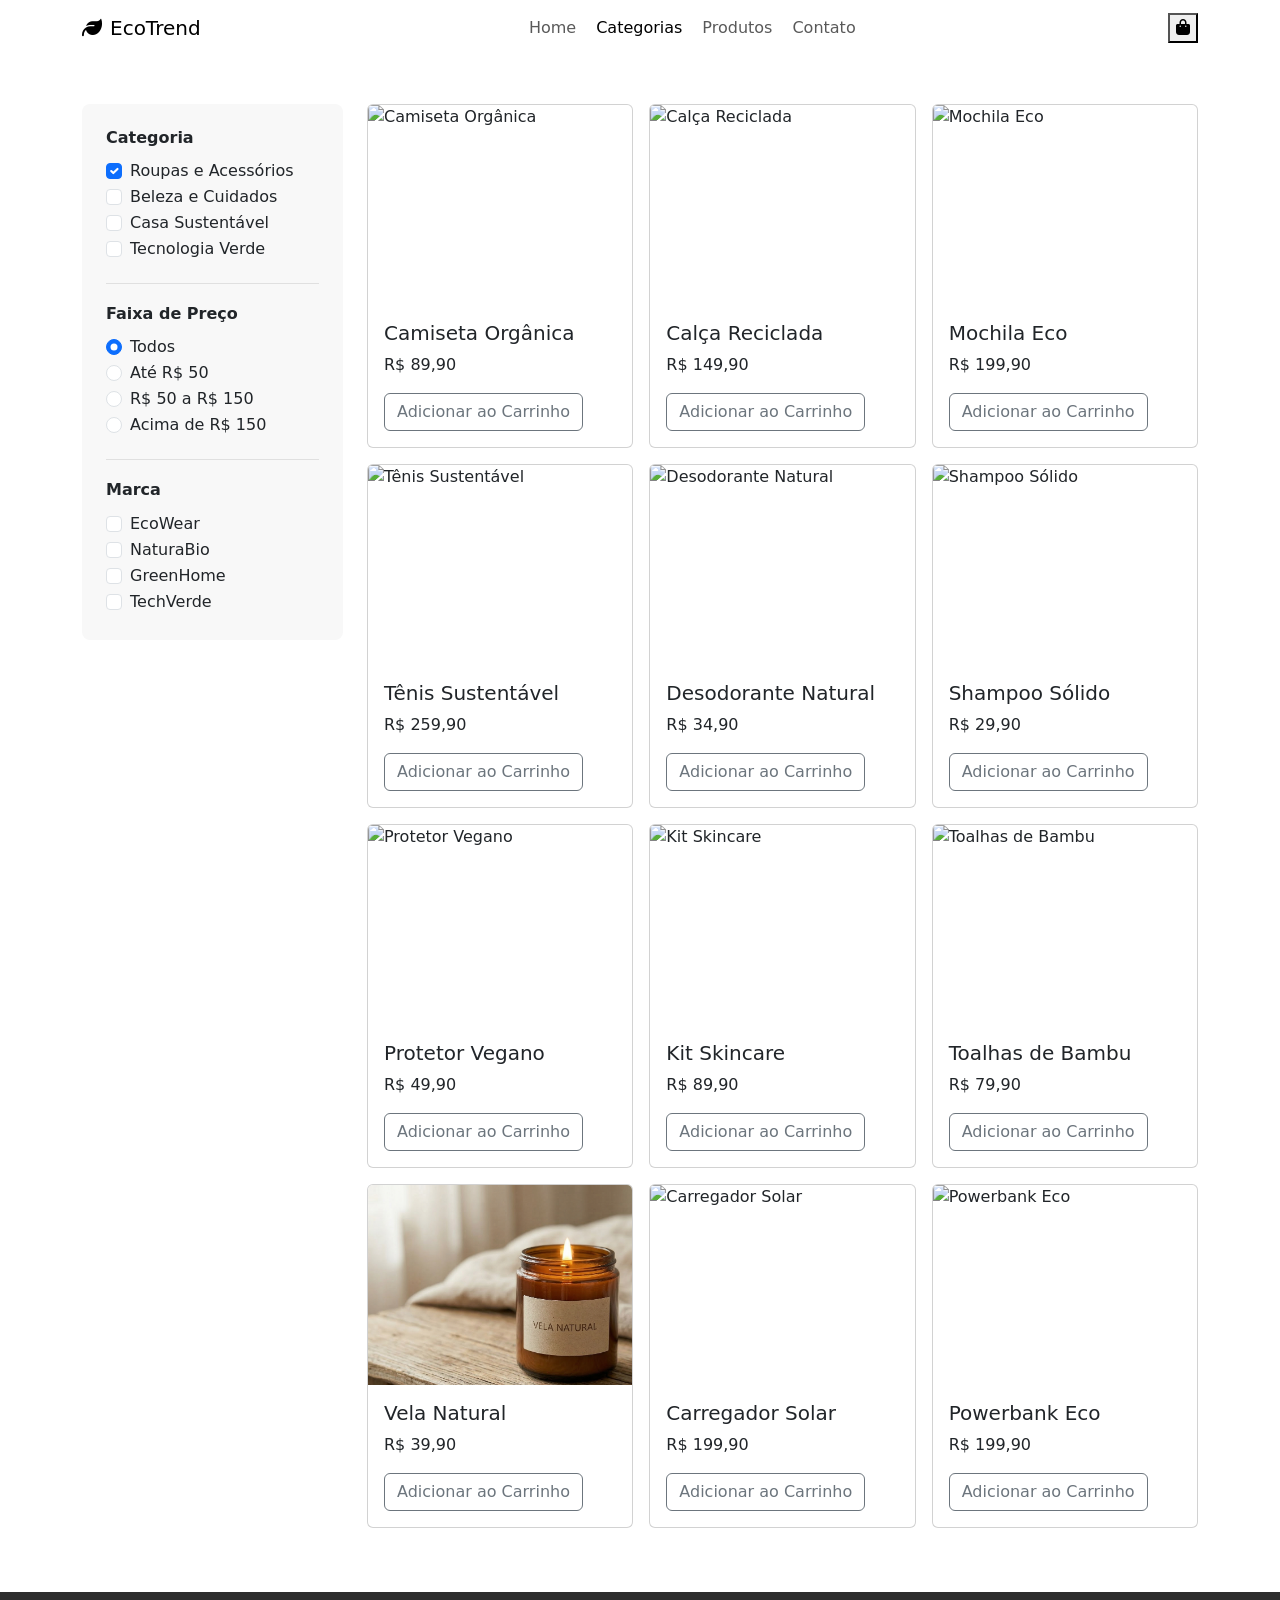
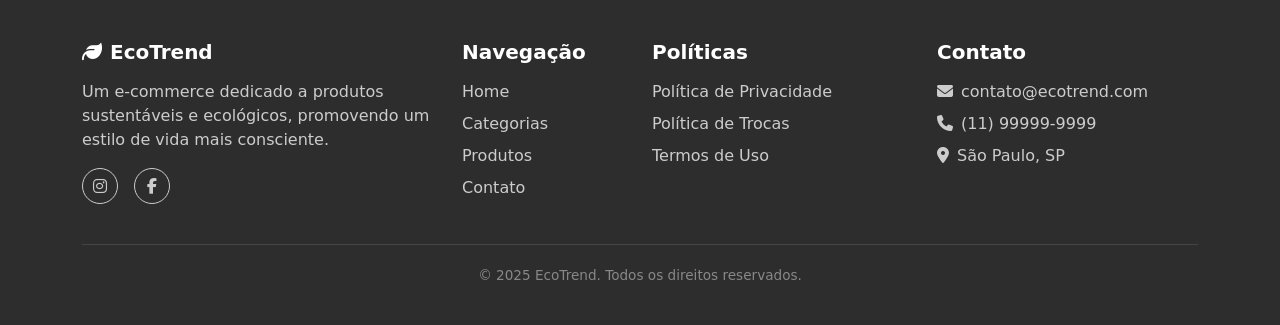
==== categorias.html @ cbaf2d9b "feat(categorias): cria página de categorias com grid de produtos e filtros laterais" ====
<!DOCTYPE html>
<html lang="pt-br">
<head>
    <meta charset="UTF-8">
    <meta name="viewport" content="width=device-width, initial-scale=1">
    <title>EcoTrend - Categorias</title>

    <link href="https://cdn.jsdelivr.net/npm/bootstrap@5.3.0/dist/css/bootstrap.min.css" rel="stylesheet">
    <link rel="stylesheet" href="https://cdnjs.cloudflare.com/ajax/libs/font-awesome/6.4.0/css/all.min.css">
    <link href="https://fonts.googleapis.com/css2?family=Playfair+Display:wght@600;700&family=DM+Sans:wght@300;400;500&display=swap" rel="stylesheet">
    <link rel="stylesheet" href="./src/css/global.css">
    <link rel="stylesheet" href="./src/css/categorias.css">
</head>
<body>

    <!-- NAVBAR -->
    <nav class="navbar navbar-expand-lg sticky-top" id="barraNavegacao">
        <div class="container">
            <a class="navbar-brand" href="home.html">
                <div class="icone-folha">
                    <i class="fa-solid fa-leaf"></i>
                </div>
                EcoTrend
            </a>
            <div class="collapse navbar-collapse" id="menuNavegacaoDesktop">
                <ul class="navbar-nav mx-auto gap-1">
                    <li class="nav-item"><a class="nav-link" href="home.html">Home</a></li>
                    <li class="nav-item"><a class="nav-link active" href="categorias.html">Categorias</a></li>
                    <li class="nav-item"><a class="nav-link" href="produto.html">Produtos</a></li>
                    <li class="nav-item"><a class="nav-link" href="contato.html">Contato</a></li>
                </ul>
            </div>
            <div class="icones-navbar">
                <div class="carrinho-container">
                    <button class="botao-icone" title="Carrinho">
                        <i class="fa-solid fa-bag-shopping"></i>
                    </button>
                </div>
                <button
                    class="navbar-toggler d-lg-none"
                    type="button"
                    data-bs-toggle="offcanvas"
                    data-bs-target="#menuOffcanvas"
                    aria-controls="menuOffcanvas"
                    aria-label="Abrir menu">
                    <i class="fa-solid fa-bars"></i>
                </button>
            </div>
        </div>
    </nav>

    <div class="offcanvas offcanvas-start" tabindex="-1" id="menuOffcanvas" aria-labelledby="menuOffcanvasLabel">
        <div class="offcanvas-header">
            <h5 class="offcanvas-title" id="menuOffcanvasLabel">
                <i class="fa-solid fa-leaf me-2"></i>EcoTrend
            </h5>
            <button type="button" class="btn-close" data-bs-dismiss="offcanvas" aria-label="Fechar menu"></button>
        </div>
        <div class="offcanvas-body">
            <ul class="navbar-nav gap-2">
                <li class="nav-item"><a class="nav-link" href="home.html">Home</a></li>
                <li class="nav-item"><a class="nav-link active" href="categorias.html">Categorias</a></li>
                <li class="nav-item"><a class="nav-link" href="produto.html">Produtos</a></li>
                <li class="nav-item"><a class="nav-link" href="contato.html">Contato</a></li>
            </ul>
        </div>
    </div>

    <main>
        <div class="container my-5">
            <div class="row g-4">

                <!-- FILTROS LATERAIS -->
                <div class="col-12 col-lg-3">
                    <div class="filtros">

                        <!-- Filtro: Categoria -->
                        <div class="filtro-grupo">
                            <h6>Categoria</h6>
                            <div class="form-check">
                                <input class="form-check-input" type="checkbox" id="roupas" checked>
                                <label class="form-check-label" for="roupas">Roupas e Acessórios</label>
                            </div>
                            <div class="form-check">
                                <input class="form-check-input" type="checkbox" id="beleza">
                                <label class="form-check-label" for="beleza">Beleza e Cuidados</label>
                            </div>
                            <div class="form-check">
                                <input class="form-check-input" type="checkbox" id="casa">
                                <label class="form-check-label" for="casa">Casa Sustentável</label>
                            </div>
                            <div class="form-check">
                                <input class="form-check-input" type="checkbox" id="tecnologia">
                                <label class="form-check-label" for="tecnologia">Tecnologia Verde</label>
                            </div>
                        </div>

                        <!-- Filtro: Preço -->
                        <div class="filtro-grupo">
                            <h6>Faixa de Preço</h6>
                            <div class="form-check">
                                <input class="form-check-input" type="radio" name="preco" id="preco1" checked>
                                <label class="form-check-label" for="preco1">Todos</label>
                            </div>
                            <div class="form-check">
                                <input class="form-check-input" type="radio" name="preco" id="preco2">
                                <label class="form-check-label" for="preco2">Até R$ 50</label>
                            </div>
                            <div class="form-check">
                                <input class="form-check-input" type="radio" name="preco" id="preco3">
                                <label class="form-check-label" for="preco3">R$ 50 a R$ 150</label>
                            </div>
                            <div class="form-check">
                                <input class="form-check-input" type="radio" name="preco" id="preco4">
                                <label class="form-check-label" for="preco4">Acima de R$ 150</label>
                            </div>
                        </div>

                        <!-- Filtro: Marca -->
                        <div class="filtro-grupo">
                            <h6>Marca</h6>
                            <div class="form-check">
                                <input class="form-check-input" type="checkbox" id="marca1">
                                <label class="form-check-label" for="marca1">EcoWear</label>
                            </div>
                            <div class="form-check">
                                <input class="form-check-input" type="checkbox" id="marca2">
                                <label class="form-check-label" for="marca2">NaturaBio</label>
                            </div>
                            <div class="form-check">
                                <input class="form-check-input" type="checkbox" id="marca3">
                                <label class="form-check-label" for="marca3">GreenHome</label>
                            </div>
                            <div class="form-check">
                                <input class="form-check-input" type="checkbox" id="marca4">
                                <label class="form-check-label" for="marca4">TechVerde</label>
                            </div>
                        </div>

                    </div>
                </div>

                <!-- GRID DE PRODUTOS -->
                <!-- Os cards são os mesmos da home.html, foram reaproveitados aqui -->
                <div class="col-12 col-lg-9">
                    <div class="row g-3">

                        <div class="col-6 col-lg-4">
                            <div class="card h-100">
                                <img src="./src/images/CamisetaOrganica.png" class="card-img-top" alt="Camiseta Orgânica">
                                <div class="card-body">
                                    <h5 class="card-title">Camiseta Orgânica</h5>
                                    <p class="card-text">R$ 89,90</p>
                                    <a href="produto.html" class="btn btn-outline-secondary">Adicionar ao Carrinho</a>
                                </div>
                            </div>
                        </div>

                        <div class="col-6 col-lg-4">
                            <div class="card h-100">
                                <img src="./src/images/CalcaReciclada.png" class="card-img-top" alt="Calça Reciclada">
                                <div class="card-body">
                                    <h5 class="card-title">Calça Reciclada</h5>
                                    <p class="card-text">R$ 149,90</p>
                                    <a href="produto.html" class="btn btn-outline-secondary">Adicionar ao Carrinho</a>
                                </div>
                            </div>
                        </div>

                        <div class="col-6 col-lg-4">
                            <div class="card h-100">
                                <img src="./src/images/MochilaEco.png" class="card-img-top" alt="Mochila Eco">
                                <div class="card-body">
                                    <h5 class="card-title">Mochila Eco</h5>
                                    <p class="card-text">R$ 199,90</p>
                                    <a href="produto.html" class="btn btn-outline-secondary">Adicionar ao Carrinho</a>
                                </div>
                            </div>
                        </div>

                        <div class="col-6 col-lg-4">
                            <div class="card h-100">
                                <img src="./src/images/TenisSustentavel.png" class="card-img-top" alt="Tênis Sustentável">
                                <div class="card-body">
                                    <h5 class="card-title">Tênis Sustentável</h5>
                                    <p class="card-text">R$ 259,90</p>
                                    <a href="produto.html" class="btn btn-outline-secondary">Adicionar ao Carrinho</a>
                                </div>
                            </div>
                        </div>

                        <div class="col-6 col-lg-4">
                            <div class="card h-100">
                                <img src="./src/images/DesodoranteNatural.png" class="card-img-top" alt="Desodorante Natural">
                                <div class="card-body">
                                    <h5 class="card-title">Desodorante Natural</h5>
                                    <p class="card-text">R$ 34,90</p>
                                    <a href="produto.html" class="btn btn-outline-secondary">Adicionar ao Carrinho</a>
                                </div>
                            </div>
                        </div>

                        <div class="col-6 col-lg-4">
                            <div class="card h-100">
                                <img src="./src/images/ShampooSolido.png" class="card-img-top" alt="Shampoo Sólido">
                                <div class="card-body">
                                    <h5 class="card-title">Shampoo Sólido</h5>
                                    <p class="card-text">R$ 29,90</p>
                                    <a href="produto.html" class="btn btn-outline-secondary">Adicionar ao Carrinho</a>
                                </div>
                            </div>
                        </div>

                        <div class="col-6 col-lg-4">
                            <div class="card h-100">
                                <img src="./src/images/ProtetorVegano.png" class="card-img-top" alt="Protetor Vegano">
                                <div class="card-body">
                                    <h5 class="card-title">Protetor Vegano</h5>
                                    <p class="card-text">R$ 49,90</p>
                                    <a href="produto.html" class="btn btn-outline-secondary">Adicionar ao Carrinho</a>
                                </div>
                            </div>
                        </div>

                        <div class="col-6 col-lg-4">
                            <div class="card h-100">
                                <img src="./src/images/KitSkincare.png" class="card-img-top" alt="Kit Skincare">
                                <div class="card-body">
                                    <h5 class="card-title">Kit Skincare</h5>
                                    <p class="card-text">R$ 89,90</p>
                                    <a href="produto.html" class="btn btn-outline-secondary">Adicionar ao Carrinho</a>
                                </div>
                            </div>
                        </div>

                        <div class="col-6 col-lg-4">
                            <div class="card h-100">
                                <img src="./src/images/ToalhasBambu.png" class="card-img-top" alt="Toalhas de Bambu">
                                <div class="card-body">
                                    <h5 class="card-title">Toalhas de Bambu</h5>
                                    <p class="card-text">R$ 79,90</p>
                                    <a href="produto.html" class="btn btn-outline-secondary">Adicionar ao Carrinho</a>
                                </div>
                            </div>
                        </div>

                        <div class="col-6 col-lg-4">
                            <div class="card h-100">
                                <img src="./src/images/VelaNatural.png" class="card-img-top" alt="Vela Natural">
                                <div class="card-body">
                                    <h5 class="card-title">Vela Natural</h5>
                                    <p class="card-text">R$ 39,90</p>
                                    <a href="produto.html" class="btn btn-outline-secondary">Adicionar ao Carrinho</a>
                                </div>
                            </div>
                        </div>

                        <div class="col-6 col-lg-4">
                            <div class="card h-100">
                                <img src="./src/images/CarregadorSolar.png" class="card-img-top" alt="Carregador Solar">
                                <div class="card-body">
                                    <h5 class="card-title">Carregador Solar</h5>
                                    <p class="card-text">R$ 199,90</p>
                                    <a href="produto.html" class="btn btn-outline-secondary">Adicionar ao Carrinho</a>
                                </div>
                            </div>
                        </div>

                        <div class="col-6 col-lg-4">
                            <div class="card h-100">
                                <img src="./src/images/PowerbankEco.png" class="card-img-top" alt="Powerbank Eco">
                                <div class="card-body">
                                    <h5 class="card-title">Powerbank Eco</h5>
                                    <p class="card-text">R$ 199,90</p>
                                    <a href="produto.html" class="btn btn-outline-secondary">Adicionar ao Carrinho</a>
                                </div>
                            </div>
                        </div>

                    </div>
                </div>

            </div>
        </div>
    </main>

    <!-- FOOTER -->
    <footer>
        <div class="container">
            <div class="row g-4">
                <div class="col-12 col-md-4">
                    <h5><i class="fa-solid fa-leaf me-2"></i>EcoTrend</h5>
                    <p>Um e-commerce dedicado a produtos sustentáveis e ecológicos, promovendo um estilo de vida mais consciente.</p>
                    <div class="footer-icones-sociais">
                        <a href="#" aria-label="Instagram"><i class="fa-brands fa-instagram"></i></a>
                        <a href="#" aria-label="Facebook"><i class="fa-brands fa-facebook-f"></i></a>
                    </div>
                </div>
                <div class="col-6 col-md-2">
                    <h5>Navegação</h5>
                    <a href="home.html">Home</a>
                    <a href="categorias.html">Categorias</a>
                    <a href="produto.html">Produtos</a>
                    <a href="contato.html">Contato</a>
                </div>
                <div class="col-6 col-md-3">
                    <h5>Políticas</h5>
                    <a href="#">Política de Privacidade</a>
                    <a href="#">Política de Trocas</a>
                    <a href="#">Termos de Uso</a>
                </div>
                <div class="col-12 col-md-3">
                    <h5>Contato</h5>
                    <a href="mailto:contato@ecotrend.com"><i class="fa-solid fa-envelope me-2"></i>contato@ecotrend.com</a>
                    <a href="tel:+5511999999999"><i class="fa-solid fa-phone me-2"></i>(11) 99999-9999</a>
                    <a href="#"><i class="fa-solid fa-location-dot me-2"></i>São Paulo, SP</a>
                </div>
            </div>
            <div class="footer-linha-final">
                <p>© 2025 EcoTrend. Todos os direitos reservados.</p>
            </div>
        </div>
    </footer>

    <script src="https://cdn.jsdelivr.net/npm/bootstrap@5.3.0/dist/js/bootstrap.bundle.min.js"></script>
</body>
</html>
---- src/css/global.css ----
.navbar-brand {
    display: flex;
    align-items: center;
    gap: 8px;
}

#barraNavegacao .container {
    flex-wrap: nowrap;
}

.icones-navbar {
    display: flex;
    align-items: center;
    gap: 8px;
    margin-left: auto;
}

#barraNavegacao .navbar-toggler {
    margin-left: 0;
    border: none;
}

#menuOffcanvas {
    width: 70vw;
}

.card-img-top {
    height: 200px;
    object-fit: cover;
}

footer {
    background-color: #2d2d2d;
    color: #ccc;
    padding: 48px 0 24px;
    margin-top: 64px;
}

footer h5 {
    color: #fff;
    font-weight: 600;
    margin-bottom: 16px;
}

footer a {
    color: #ccc;
    text-decoration: none;
    display: block;
    margin-bottom: 8px;
    transition: color 0.2s;
}

footer a:hover {
    color: #fff;
}

.footer-icones-sociais {
    display: flex;
    gap: 16px;
    margin-top: 8px;
}

.footer-icones-sociais a {
    display: flex;
    align-items: center;
    justify-content: center;
    width: 36px;
    height: 36px;
    border-radius: 50%;
    border: 1px solid #ccc;
    transition: border-color 0.2s, color 0.2s;
}

.footer-icones-sociais a:hover {
    border-color: #fff;
    color: #fff;
}

.footer-linha-final {
    border-top: 1px solid #444;
    margin-top: 32px;
    padding-top: 20px;
    text-align: center;
    font-size: 0.85rem;
    color: #888;
}
---- src/css/categorias.css ----
/* Bloco de filtros laterais */
.filtros {
    background-color: #f8f8f8;
    border-radius: 8px;
    padding: 24px;
}

/* Cada grupo de filtro (Categoria, Preço, Marca) */
.filtro-grupo {
    padding-bottom: 20px;
    margin-bottom: 20px;
    border-bottom: 1px solid #e0e0e0;
}

/* Remove a borda do último grupo */
.filtro-grupo:last-child {
    border-bottom: none;
    margin-bottom: 0;
    padding-bottom: 0;
}

.filtro-grupo h6 {
    font-weight: 600;
    margin-bottom: 12px;
}
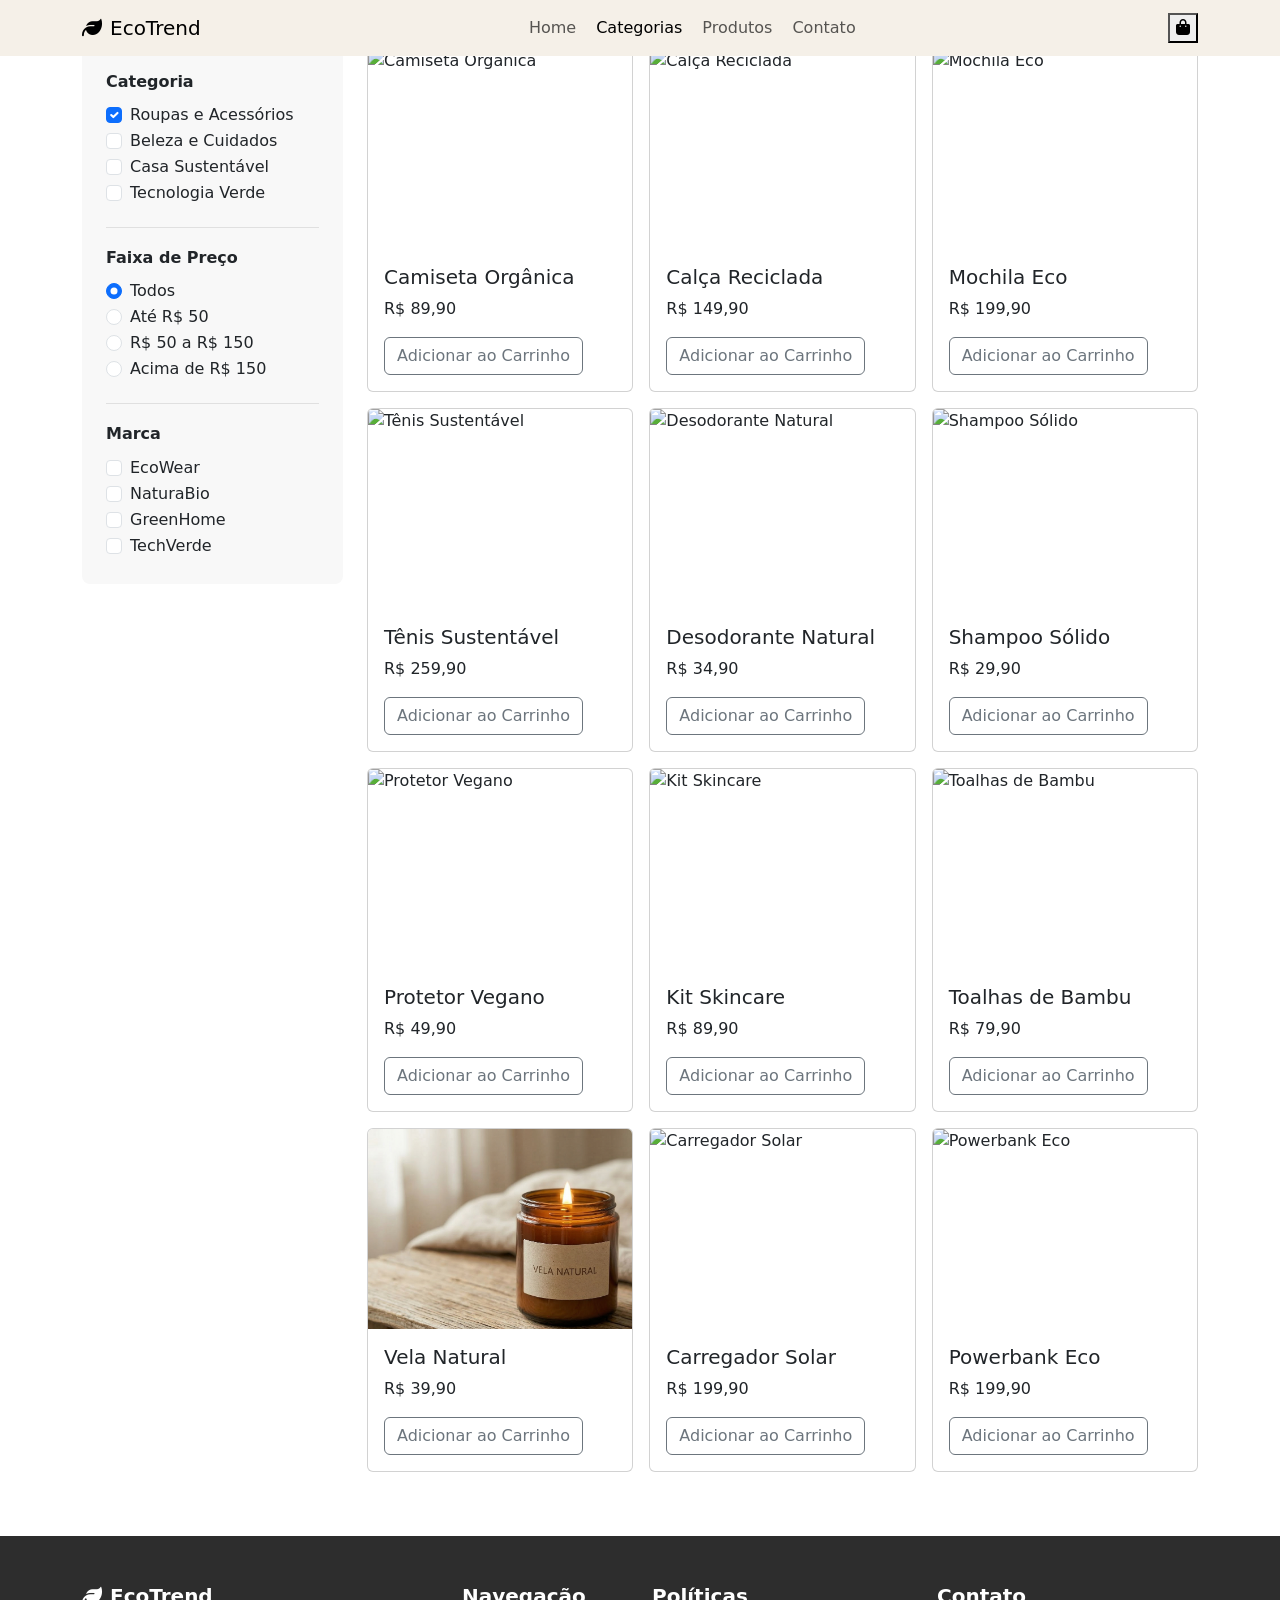
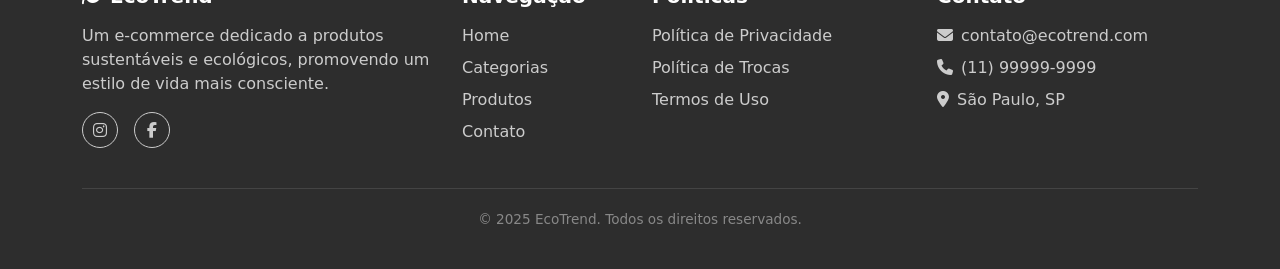
==== commit 995ed293: "fix(navbar): aplica fixed-top, fundo palha e padding no body em todas as páginas" ====
--- a/categorias.html
+++ b/categorias.html
@@ -14,7 +14,7 @@
 <body>
 
     <!-- NAVBAR -->
-    <nav class="navbar navbar-expand-lg sticky-top" id="barraNavegacao">
+    <nav class="navbar navbar-expand-lg fixed-top" id="barraNavegacao">
         <div class="container">
             <a class="navbar-brand" href="home.html">
                 <div class="icone-folha">
--- a/src/css/global.css
+++ b/src/css/global.css
@@ -22,6 +22,11 @@
 
 #menuOffcanvas {
     width: 70vw;
+}
+
+/* fundo branco na barra de navegação */
+#barraNavegacao {
+    background-color: #f5f0e8;
 }
 
 .card-img-top {
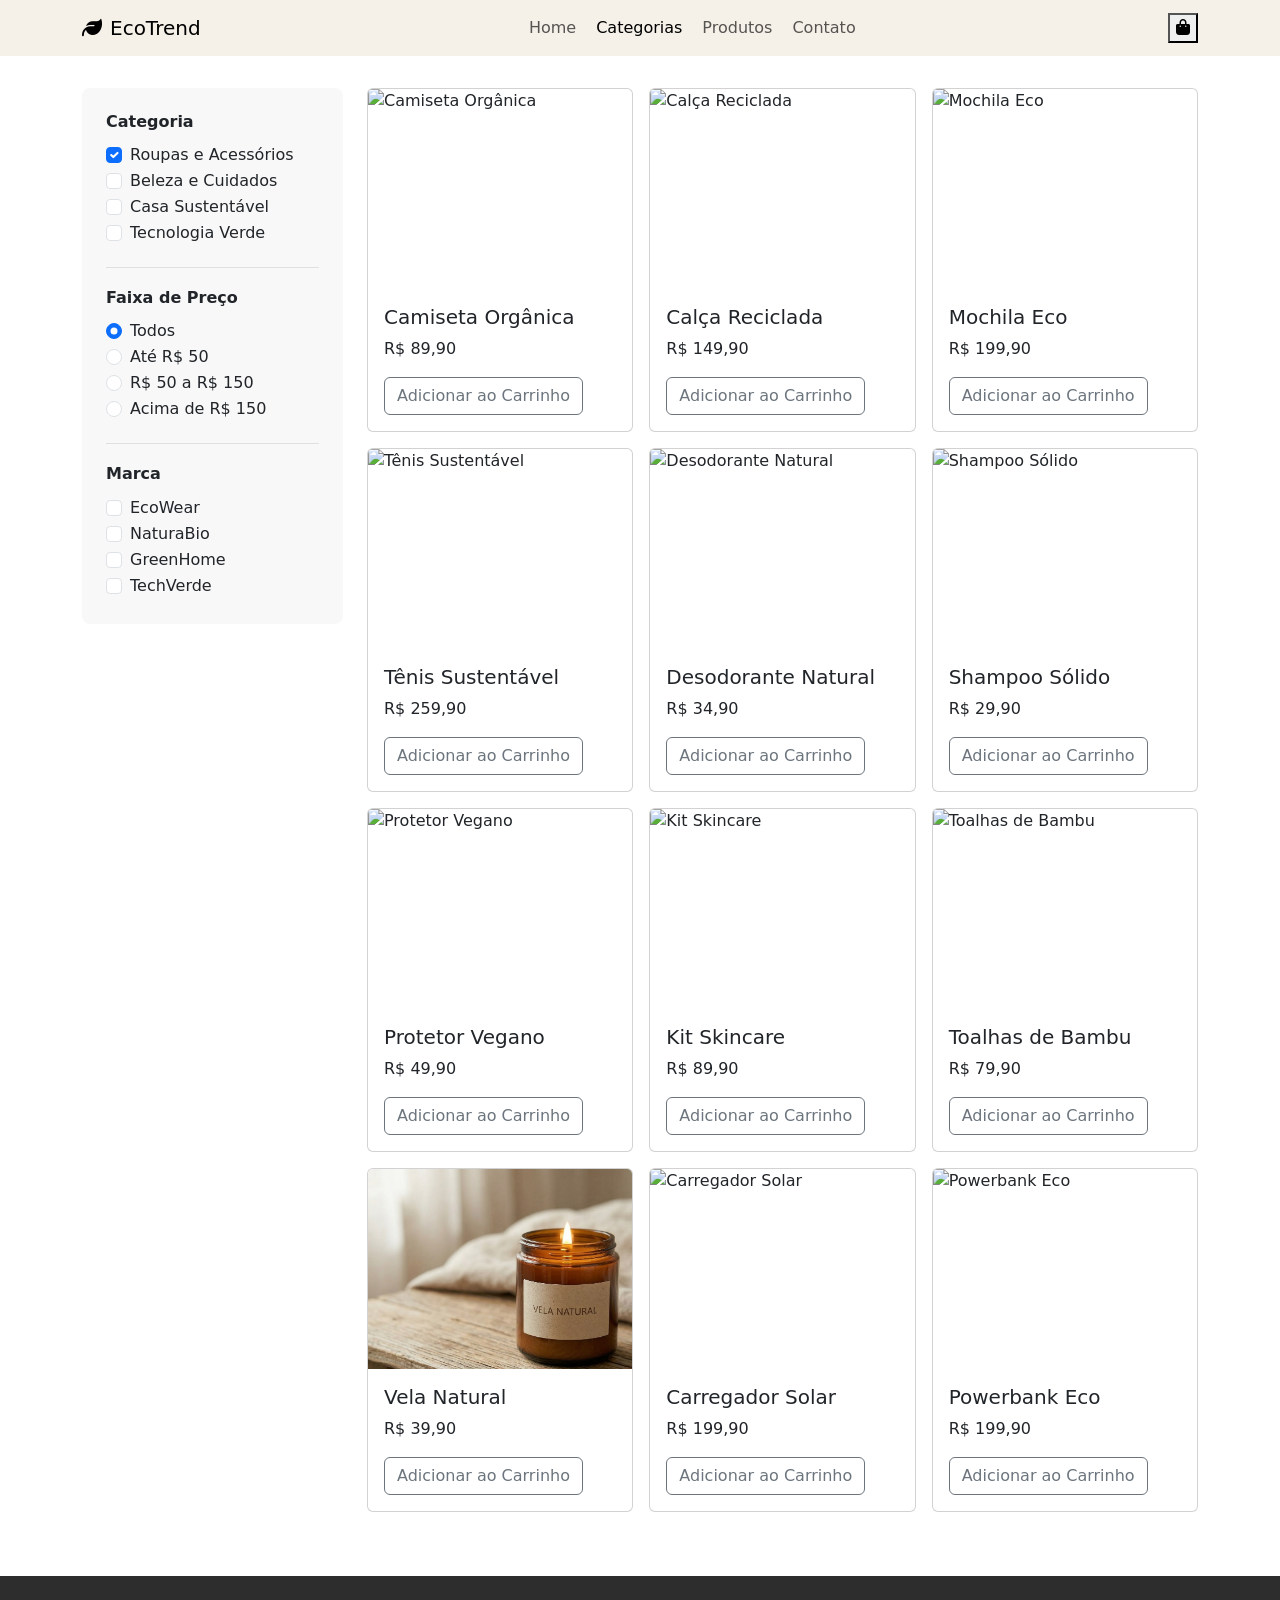
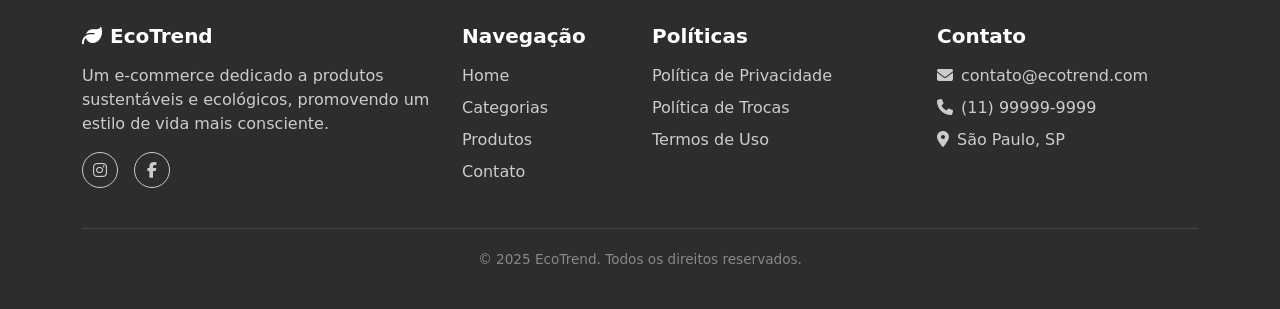
==== commit 73e21a95: "fix: corrige caminho dos links com index.html" ====
--- a/categorias.html
+++ b/categorias.html
@@ -16,7 +16,7 @@
     <!-- NAVBAR -->
     <nav class="navbar navbar-expand-lg fixed-top" id="barraNavegacao">
         <div class="container">
-            <a class="navbar-brand" href="home.html">
+            <a class="navbar-brand" href="index.html">
                 <div class="icone-folha">
                     <i class="fa-solid fa-leaf"></i>
                 </div>
@@ -24,7 +24,7 @@
             </a>
             <div class="collapse navbar-collapse" id="menuNavegacaoDesktop">
                 <ul class="navbar-nav mx-auto gap-1">
-                    <li class="nav-item"><a class="nav-link" href="home.html">Home</a></li>
+                    <li class="nav-item"><a class="nav-link" href="index.html">Home</a></li>
                     <li class="nav-item"><a class="nav-link active" href="categorias.html">Categorias</a></li>
                     <li class="nav-item"><a class="nav-link" href="produto.html">Produtos</a></li>
                     <li class="nav-item"><a class="nav-link" href="contato.html">Contato</a></li>
@@ -58,7 +58,7 @@
         </div>
         <div class="offcanvas-body">
             <ul class="navbar-nav gap-2">
-                <li class="nav-item"><a class="nav-link" href="home.html">Home</a></li>
+                <li class="nav-item"><a class="nav-link" href="index.html">Home</a></li>
                 <li class="nav-item"><a class="nav-link active" href="categorias.html">Categorias</a></li>
                 <li class="nav-item"><a class="nav-link" href="produto.html">Produtos</a></li>
                 <li class="nav-item"><a class="nav-link" href="contato.html">Contato</a></li>
@@ -298,7 +298,7 @@
                 </div>
                 <div class="col-6 col-md-2">
                     <h5>Navegação</h5>
-                    <a href="home.html">Home</a>
+                    <a href="index.html">Home</a>
                     <a href="categorias.html">Categorias</a>
                     <a href="produto.html">Produtos</a>
                     <a href="contato.html">Contato</a>
--- a/src/css/global.css
+++ b/src/css/global.css
@@ -88,4 +88,5 @@
     text-align: center;
     font-size: 0.85rem;
     color: #888;
-}+}
+
--- a/src/css/categorias.css
+++ b/src/css/categorias.css
@@ -22,4 +22,8 @@
 .filtro-grupo h6 {
     font-weight: 600;
     margin-bottom: 12px;
+}
+
+body {
+    padding-top: 40px;
 }
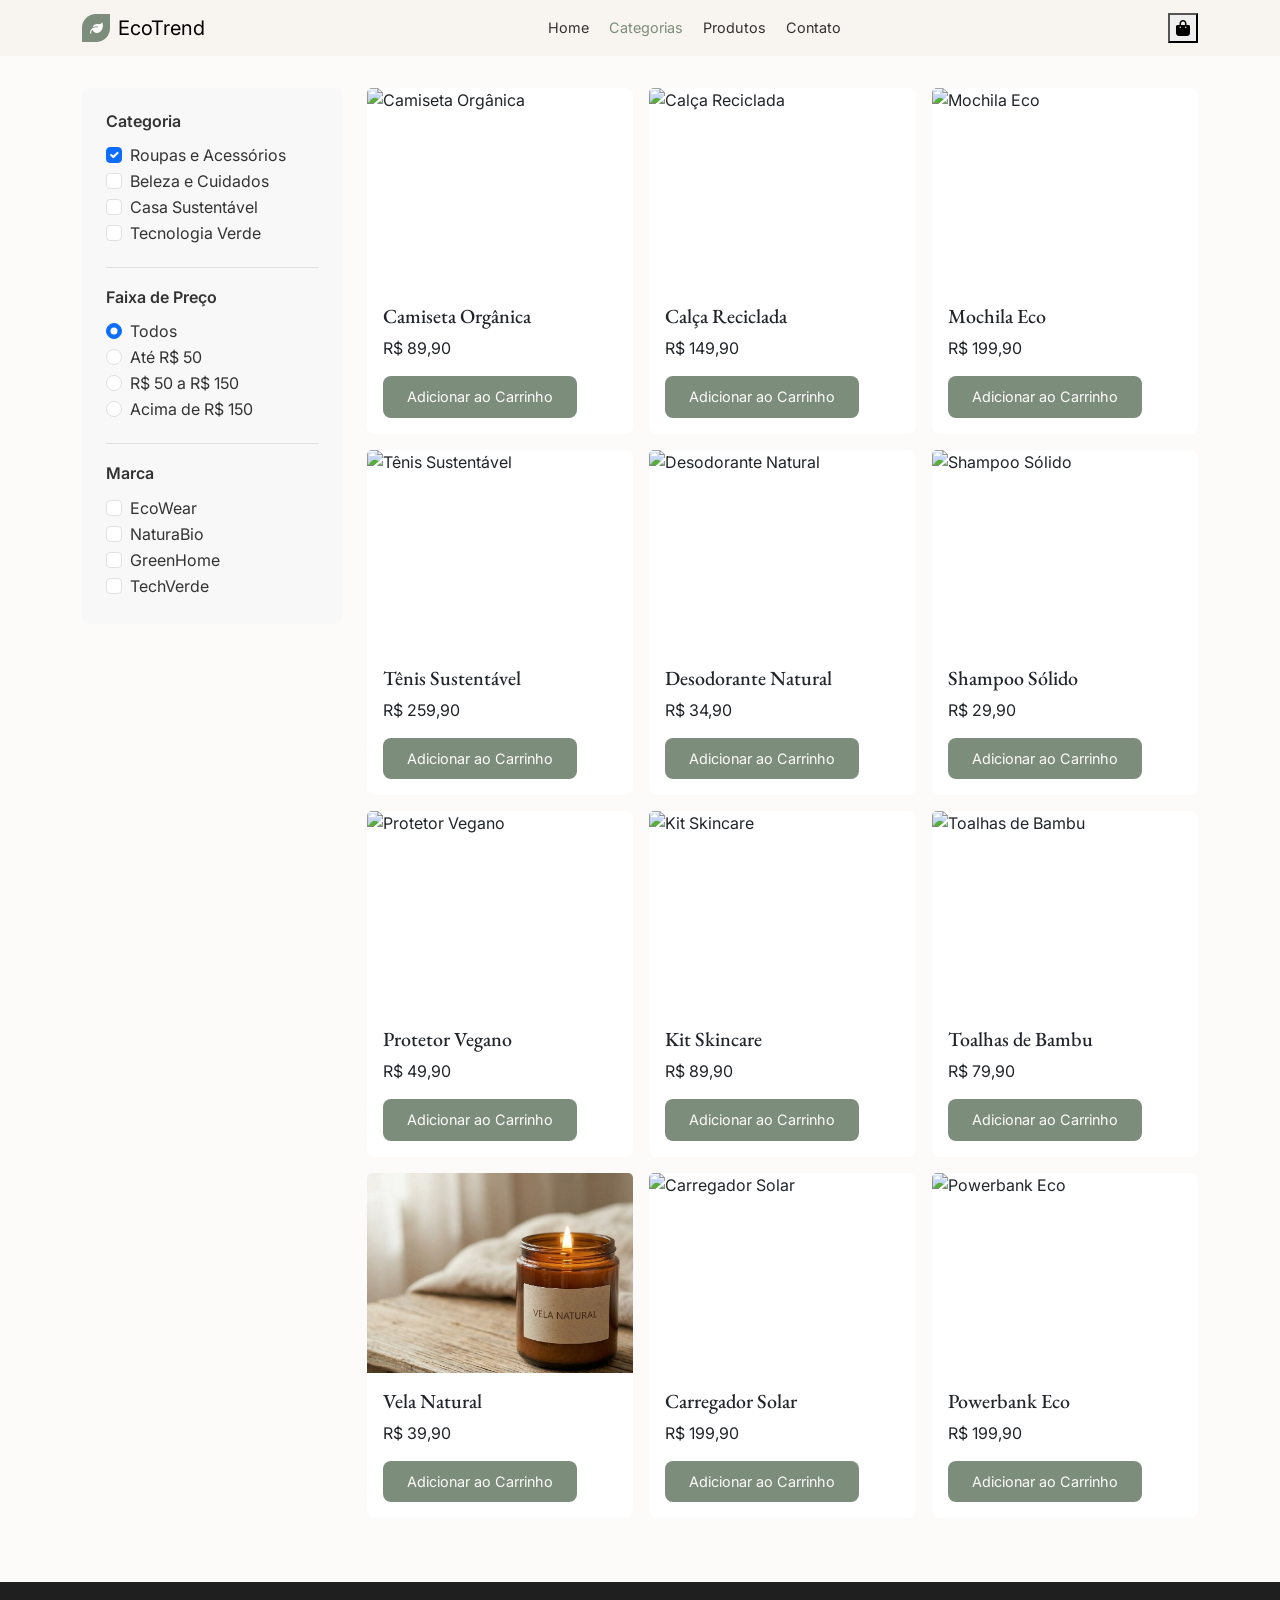
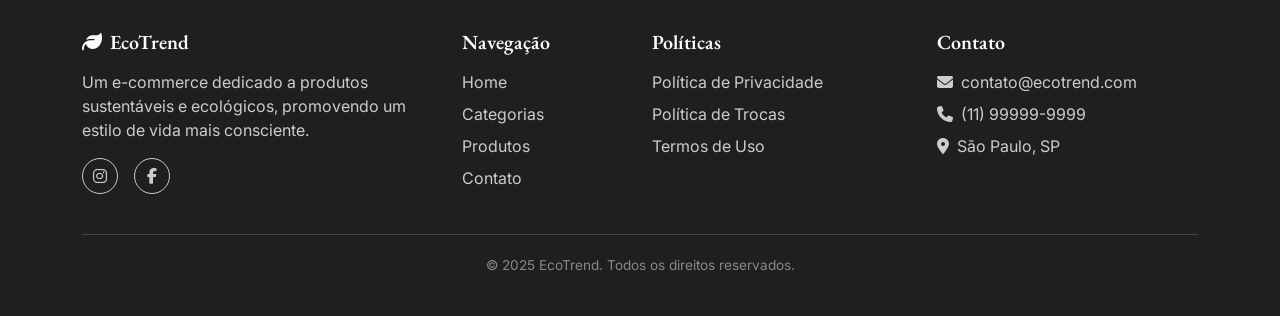
==== commit 5ce18601: "Feito arquivo global.css para todo o projeto;" ====
--- a/categorias.html
+++ b/categorias.html
@@ -7,7 +7,7 @@
 
     <link href="https://cdn.jsdelivr.net/npm/bootstrap@5.3.0/dist/css/bootstrap.min.css" rel="stylesheet">
     <link rel="stylesheet" href="https://cdnjs.cloudflare.com/ajax/libs/font-awesome/6.4.0/css/all.min.css">
-    <link href="https://fonts.googleapis.com/css2?family=Playfair+Display:wght@600;700&family=DM+Sans:wght@300;400;500&display=swap" rel="stylesheet">
+    <link href="https://fonts.googleapis.com/css2?family=EB+Garamond:wght@400&family=Inter:wght@400;600&display=swap" rel="stylesheet">
     <link rel="stylesheet" href="./src/css/global.css">
     <link rel="stylesheet" href="./src/css/categorias.css">
 </head>
@@ -16,7 +16,7 @@
     <!-- NAVBAR -->
     <nav class="navbar navbar-expand-lg fixed-top" id="barraNavegacao">
         <div class="container">
-            <a class="navbar-brand" href="index.html">
+            <a class="navbar-brand" href="home.html">
                 <div class="icone-folha">
                     <i class="fa-solid fa-leaf"></i>
                 </div>
@@ -24,7 +24,7 @@
             </a>
             <div class="collapse navbar-collapse" id="menuNavegacaoDesktop">
                 <ul class="navbar-nav mx-auto gap-1">
-                    <li class="nav-item"><a class="nav-link" href="index.html">Home</a></li>
+                    <li class="nav-item"><a class="nav-link" href="home.html">Home</a></li>
                     <li class="nav-item"><a class="nav-link active" href="categorias.html">Categorias</a></li>
                     <li class="nav-item"><a class="nav-link" href="produto.html">Produtos</a></li>
                     <li class="nav-item"><a class="nav-link" href="contato.html">Contato</a></li>
@@ -58,7 +58,7 @@
         </div>
         <div class="offcanvas-body">
             <ul class="navbar-nav gap-2">
-                <li class="nav-item"><a class="nav-link" href="index.html">Home</a></li>
+                <li class="nav-item"><a class="nav-link" href="home.html">Home</a></li>
                 <li class="nav-item"><a class="nav-link active" href="categorias.html">Categorias</a></li>
                 <li class="nav-item"><a class="nav-link" href="produto.html">Produtos</a></li>
                 <li class="nav-item"><a class="nav-link" href="contato.html">Contato</a></li>
@@ -151,7 +151,7 @@
                                 <div class="card-body">
                                     <h5 class="card-title">Camiseta Orgânica</h5>
                                     <p class="card-text">R$ 89,90</p>
-                                    <a href="produto.html" class="btn btn-outline-secondary">Adicionar ao Carrinho</a>
+                                    <a href="produto.html" class="btn btn btn-principal">Adicionar ao Carrinho</a>
                                 </div>
                             </div>
                         </div>
@@ -162,7 +162,7 @@
                                 <div class="card-body">
                                     <h5 class="card-title">Calça Reciclada</h5>
                                     <p class="card-text">R$ 149,90</p>
-                                    <a href="produto.html" class="btn btn-outline-secondary">Adicionar ao Carrinho</a>
+                                    <a href="produto.html" class="btn btn btn-principal">Adicionar ao Carrinho</a>
                                 </div>
                             </div>
                         </div>
@@ -173,7 +173,7 @@
                                 <div class="card-body">
                                     <h5 class="card-title">Mochila Eco</h5>
                                     <p class="card-text">R$ 199,90</p>
-                                    <a href="produto.html" class="btn btn-outline-secondary">Adicionar ao Carrinho</a>
+                                    <a href="produto.html" class="btn btn btn-principal">Adicionar ao Carrinho</a>
                                 </div>
                             </div>
                         </div>
@@ -184,7 +184,7 @@
                                 <div class="card-body">
                                     <h5 class="card-title">Tênis Sustentável</h5>
                                     <p class="card-text">R$ 259,90</p>
-                                    <a href="produto.html" class="btn btn-outline-secondary">Adicionar ao Carrinho</a>
+                                    <a href="produto.html" class="btn btn btn-principal">Adicionar ao Carrinho</a>
                                 </div>
                             </div>
                         </div>
@@ -195,7 +195,7 @@
                                 <div class="card-body">
                                     <h5 class="card-title">Desodorante Natural</h5>
                                     <p class="card-text">R$ 34,90</p>
-                                    <a href="produto.html" class="btn btn-outline-secondary">Adicionar ao Carrinho</a>
+                                    <a href="produto.html" class="btn btn btn-principal">Adicionar ao Carrinho</a>
                                 </div>
                             </div>
                         </div>
@@ -206,7 +206,7 @@
                                 <div class="card-body">
                                     <h5 class="card-title">Shampoo Sólido</h5>
                                     <p class="card-text">R$ 29,90</p>
-                                    <a href="produto.html" class="btn btn-outline-secondary">Adicionar ao Carrinho</a>
+                                    <a href="produto.html" class="btn btn btn-principal">Adicionar ao Carrinho</a>
                                 </div>
                             </div>
                         </div>
@@ -217,7 +217,7 @@
                                 <div class="card-body">
                                     <h5 class="card-title">Protetor Vegano</h5>
                                     <p class="card-text">R$ 49,90</p>
-                                    <a href="produto.html" class="btn btn-outline-secondary">Adicionar ao Carrinho</a>
+                                    <a href="produto.html" class="btn btn btn-principal">Adicionar ao Carrinho</a>
                                 </div>
                             </div>
                         </div>
@@ -228,7 +228,7 @@
                                 <div class="card-body">
                                     <h5 class="card-title">Kit Skincare</h5>
                                     <p class="card-text">R$ 89,90</p>
-                                    <a href="produto.html" class="btn btn-outline-secondary">Adicionar ao Carrinho</a>
+                                    <a href="produto.html" class="btn btn btn-principal">Adicionar ao Carrinho</a>
                                 </div>
                             </div>
                         </div>
@@ -239,7 +239,7 @@
                                 <div class="card-body">
                                     <h5 class="card-title">Toalhas de Bambu</h5>
                                     <p class="card-text">R$ 79,90</p>
-                                    <a href="produto.html" class="btn btn-outline-secondary">Adicionar ao Carrinho</a>
+                                    <a href="produto.html" class="btn btn btn-principal">Adicionar ao Carrinho</a>
                                 </div>
                             </div>
                         </div>
@@ -250,7 +250,7 @@
                                 <div class="card-body">
                                     <h5 class="card-title">Vela Natural</h5>
                                     <p class="card-text">R$ 39,90</p>
-                                    <a href="produto.html" class="btn btn-outline-secondary">Adicionar ao Carrinho</a>
+                                    <a href="produto.html" class="btn btn btn-principal">Adicionar ao Carrinho</a>
                                 </div>
                             </div>
                         </div>
@@ -261,7 +261,7 @@
                                 <div class="card-body">
                                     <h5 class="card-title">Carregador Solar</h5>
                                     <p class="card-text">R$ 199,90</p>
-                                    <a href="produto.html" class="btn btn-outline-secondary">Adicionar ao Carrinho</a>
+                                    <a href="produto.html" class="btn btn btn-principal">Adicionar ao Carrinho</a>
                                 </div>
                             </div>
                         </div>
@@ -272,7 +272,7 @@
                                 <div class="card-body">
                                     <h5 class="card-title">Powerbank Eco</h5>
                                     <p class="card-text">R$ 199,90</p>
-                                    <a href="produto.html" class="btn btn-outline-secondary">Adicionar ao Carrinho</a>
+                                    <a href="produto.html" class="btn btn btn-principal">Adicionar ao Carrinho</a>
                                 </div>
                             </div>
                         </div>
@@ -298,7 +298,7 @@
                 </div>
                 <div class="col-6 col-md-2">
                     <h5>Navegação</h5>
-                    <a href="index.html">Home</a>
+                    <a href="home.html">Home</a>
                     <a href="categorias.html">Categorias</a>
                     <a href="produto.html">Produtos</a>
                     <a href="contato.html">Contato</a>
--- a/src/css/global.css
+++ b/src/css/global.css
@@ -1,3 +1,26 @@
+/* Variáveis */
+
+:root {
+    --off-white: #FDFBFA;
+    --carvao: #1F1F1F;
+    --verde-salvia: #7C8D7B;
+    --bege: #F8F4EF;
+    --texto-principal: #333333;
+    --texto-secundario: #A6A6A6;
+    --divisor: #E8E8E8;
+}
+
+body {
+    padding-top: 40px;
+    font-family: "Inter", sans-serif;
+    background-color: var(--off-white);
+    color: var(--texto-principal);
+}
+
+h1, h2, h3, h4, h5 {
+    font-family: "EB Garamond", serif;
+}
+
 .navbar-brand {
     display: flex;
     align-items: center;
@@ -6,6 +29,20 @@
 
 #barraNavegacao .container {
     flex-wrap: nowrap;
+}
+
+#barraNavegacao {
+    background-color: var(--bege);
+}
+
+#barraNavegacao .nav-link {
+    color: var(--texto-principal);
+    font-size: 0.9rem;
+}
+
+#barraNavegacao .nav-link:hover,
+#barraNavegacao .nav-link.active {
+    color: var(--verde-salvia);
 }
 
 .icones-navbar {
@@ -20,29 +57,95 @@
     border: none;
 }
 
+/* Navbar */
+
+.icone-folha {
+    width: 28px;
+    height: 28px;
+    background-color: var(--verde-salvia);
+    border-radius: 50% 0 50% 0;
+    display: flex;
+    align-items: center;
+    justify-content: center;
+}
+
+.icone-folha i {
+    color: var(--off-white);
+    font-size: 13px;
+}
+
 #menuOffcanvas {
     width: 70vw;
 }
 
-/* fundo branco na barra de navegação */
-#barraNavegacao {
-    background-color: #f5f0e8;
-}
+/* Cards */
 
 .card-img-top {
     height: 200px;
     object-fit: cover;
 }
 
+.card {
+    border: 1xp solid var(--divisor);
+    border-radius: 8px;
+}
+
+.card:hover {
+    box-shadow: 0 4px 16px rgba(0, 0, 0, 0.08);
+    transition: box-shadow 0.3s;
+}
+
+/* Botões */
+
+.btn-principal {
+    background-color: var(--verde-salvia);
+    color: var(--off-white);
+    border: none;
+    border-radius: 8px;
+    padding: 10px 24px;
+    font-family: "Inter", sans-serif;
+    font-size: 0.9rem;
+    transition: background-color 0.2s;
+}
+
+.btn-principal:hover {
+    background-color: #637562;
+    color: var(--off-white);
+}
+
+.btn-secundario {
+    background-color: transparent;
+    color: var(--carvao);
+    border: 1px solid var(--carvao);
+    border-radius: 8px;
+    padding: 10px 24px;
+    font-family: "Inter", sans-serif;
+    font-size: 0.9rem;
+    transition: background-color 0.2s, color 0.2s;
+}
+
+.btn-secundario:hover {
+    background-color: var(--carvao);
+    color: var(--off-white);
+}
+
+.btn-check:checked + .btn-outline-secondary {
+    background-color: var(--verde-salvia) !important;
+    border-color: var(--verde-salvia) !important;
+    color: var(--off-white) !important;
+}
+
+/* Footer */
+
 footer {
-    background-color: #2d2d2d;
+    background-color: var(--carvao);
     color: #ccc;
     padding: 48px 0 24px;
     margin-top: 64px;
 }
 
 footer h5 {
-    color: #fff;
+    color: var(--off-white);
     font-weight: 600;
     margin-bottom: 16px;
 }
@@ -56,7 +159,7 @@
 }
 
 footer a:hover {
-    color: #fff;
+    color: var(--off-white);
 }
 
 .footer-icones-sociais {
@@ -76,9 +179,9 @@
     transition: border-color 0.2s, color 0.2s;
 }
 
-.footer-icones-sociais a:hover {
-    border-color: #fff;
-    color: #fff;
+.footer-icones-sociais a :hover {
+    border-color: var(--off-white);
+    color: var(--off-white);
 }
 
 .footer-linha-final {
@@ -88,5 +191,4 @@
     text-align: center;
     font-size: 0.85rem;
     color: #888;
-}
-
+}
--- a/src/css/categorias.css
+++ b/src/css/categorias.css
@@ -23,7 +23,3 @@
     font-weight: 600;
     margin-bottom: 12px;
 }
-
-body {
-    padding-top: 40px;
-}
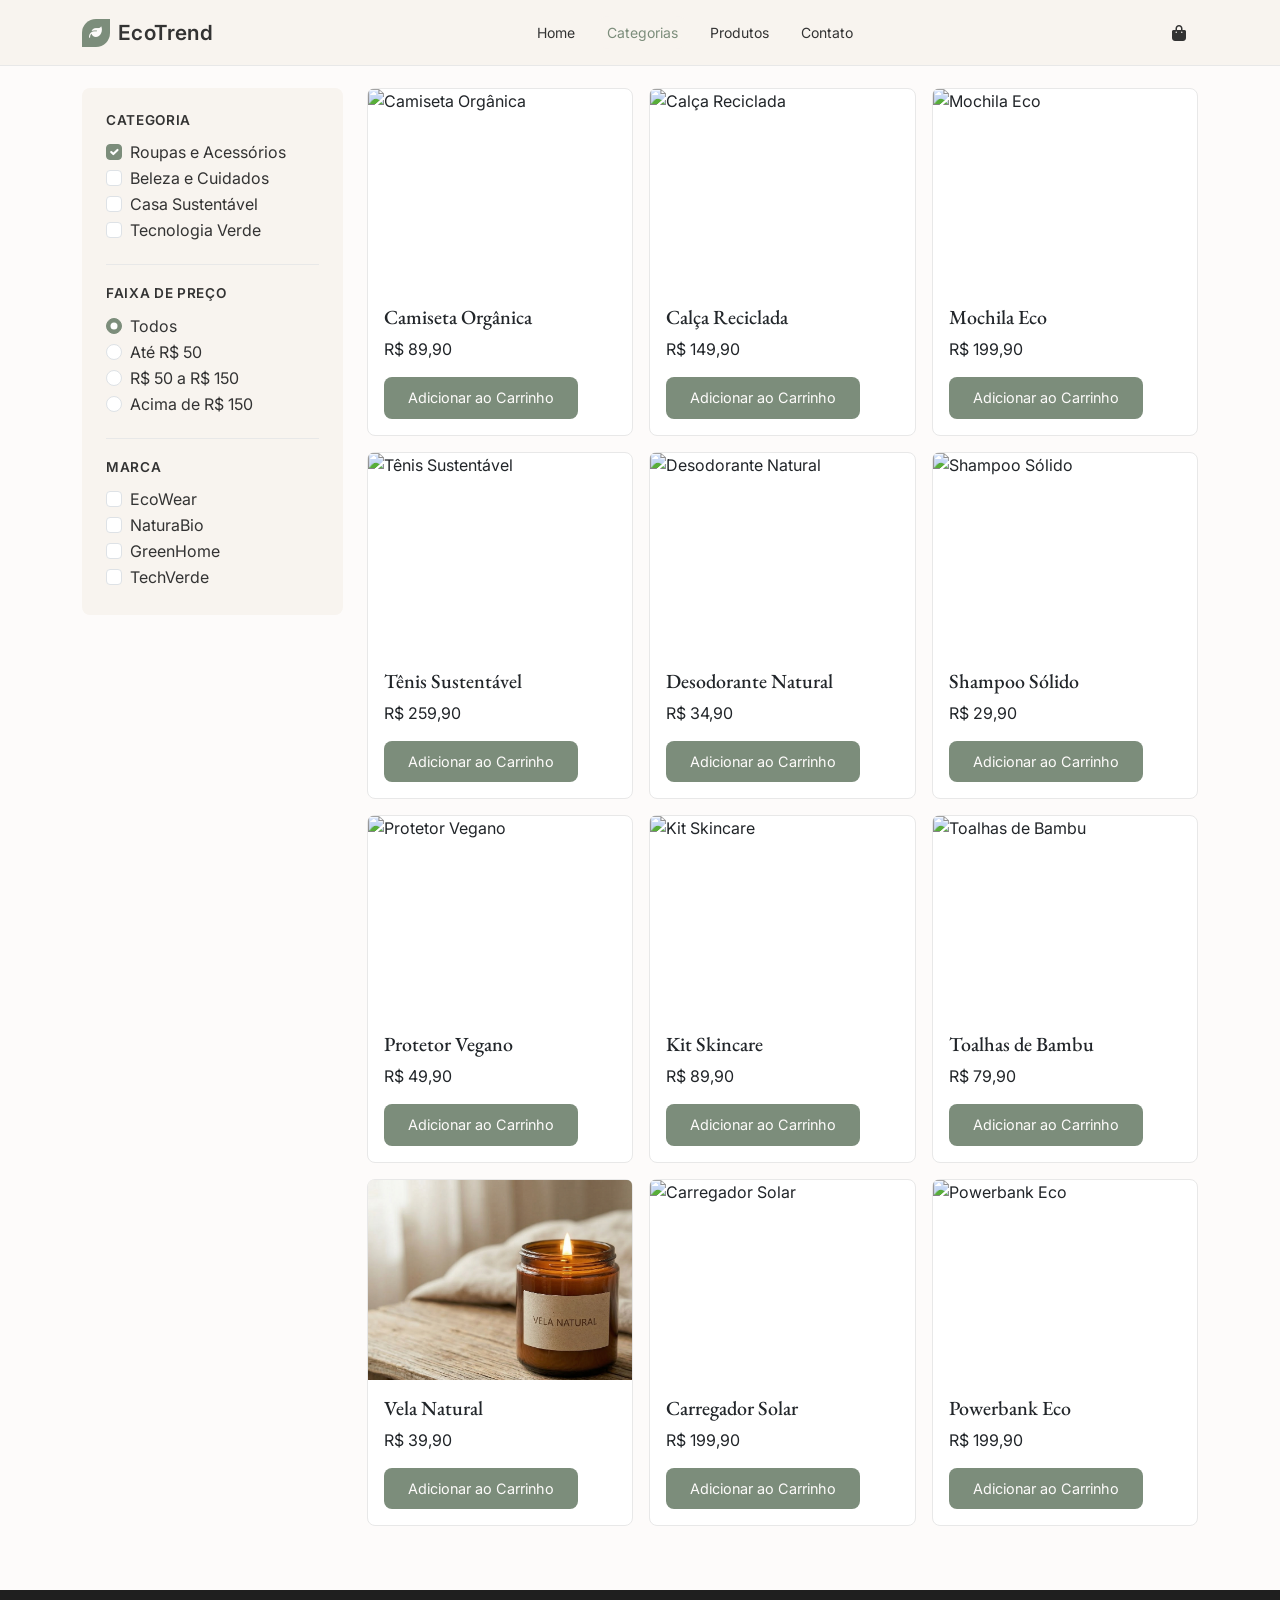
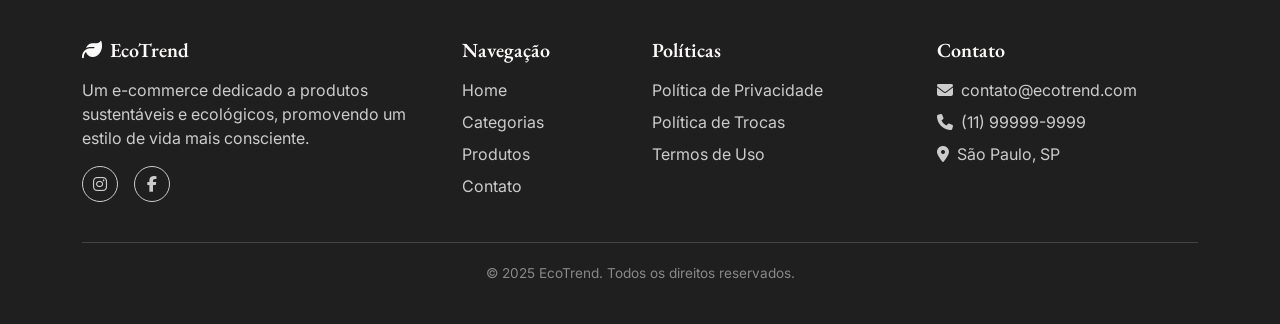
==== commit 500028d4: "Merge branch 'dev' of https://github.com/1ESPA-Yan/EccomerceEcoTrend into dev" ====
--- a/categorias.html
+++ b/categorias.html
@@ -16,7 +16,7 @@
     <!-- NAVBAR -->
     <nav class="navbar navbar-expand-lg fixed-top" id="barraNavegacao">
         <div class="container">
-            <a class="navbar-brand" href="home.html">
+            <a class="navbar-brand" href="index.html">
                 <div class="icone-folha">
                     <i class="fa-solid fa-leaf"></i>
                 </div>
@@ -24,7 +24,7 @@
             </a>
             <div class="collapse navbar-collapse" id="menuNavegacaoDesktop">
                 <ul class="navbar-nav mx-auto gap-1">
-                    <li class="nav-item"><a class="nav-link" href="home.html">Home</a></li>
+                    <li class="nav-item"><a class="nav-link" href="index.html">Home</a></li>
                     <li class="nav-item"><a class="nav-link active" href="categorias.html">Categorias</a></li>
                     <li class="nav-item"><a class="nav-link" href="produto.html">Produtos</a></li>
                     <li class="nav-item"><a class="nav-link" href="contato.html">Contato</a></li>
@@ -58,7 +58,7 @@
         </div>
         <div class="offcanvas-body">
             <ul class="navbar-nav gap-2">
-                <li class="nav-item"><a class="nav-link" href="home.html">Home</a></li>
+                <li class="nav-item"><a class="nav-link" href="index.html">Home</a></li>
                 <li class="nav-item"><a class="nav-link active" href="categorias.html">Categorias</a></li>
                 <li class="nav-item"><a class="nav-link" href="produto.html">Produtos</a></li>
                 <li class="nav-item"><a class="nav-link" href="contato.html">Contato</a></li>
@@ -298,7 +298,7 @@
                 </div>
                 <div class="col-6 col-md-2">
                     <h5>Navegação</h5>
-                    <a href="home.html">Home</a>
+                    <a href="index.html">Home</a>
                     <a href="categorias.html">Categorias</a>
                     <a href="produto.html">Produtos</a>
                     <a href="contato.html">Contato</a>
--- a/src/css/global.css
+++ b/src/css/global.css
@@ -22,6 +22,11 @@
 }
 
 .navbar-brand {
+    font-family: "EB Garamond" serif;
+    font-size: 1.3rem;
+    font-weight: 600;
+    color: var(--texto-principal);
+    letter-spacing: 0.02em;
     display: flex;
     align-items: center;
     gap: 8px;
@@ -33,15 +38,21 @@
 
 #barraNavegacao {
     background-color: var(--bege);
+    border-bottom: 1px solid var(--divisor);
+    padding: 12px 0;
 }
 
 #barraNavegacao .nav-link {
     color: var(--texto-principal);
-    font-size: 0.9rem;
+    font-size: 0.875rem;
+    padding: 6px 14px;
+    border-radius: 20px;
+    transition: all 0.2s;
 }
 
 #barraNavegacao .nav-link:hover,
 #barraNavegacao .nav-link.active {
+    background-color: var(--bege);
     color: var(--verde-salvia);
 }
 
@@ -86,7 +97,7 @@
 }
 
 .card {
-    border: 1xp solid var(--divisor);
+    border: 1px solid var(--divisor);
     border-radius: 8px;
 }
 
@@ -135,6 +146,26 @@
     color: var(--off-white) !important;
 }
 
+.botao-icone {
+    background: transparent;
+    border: none;
+    width: 38px;
+    height: 38px;
+    border-radius: 50%;
+    color: var(--texto-principal);
+    font-size: 1rem;
+    cursor: pointer;
+    transition: all 0.2s;
+    display: flex;
+    align-items: center;
+    justify-content: center;
+}
+
+.botao-icone:hover {
+    background-color: var(--bege);
+    color: var(--verde-salvia);
+}
+
 /* Footer */
 
 footer {
--- a/src/css/categorias.css
+++ b/src/css/categorias.css
@@ -1,25 +1,41 @@
-/* Bloco de filtros laterais */
+/* Filtros */
 .filtros {
-    background-color: #f8f8f8;
+    background-color: var(--bege);
     border-radius: 8px;
     padding: 24px;
 }
 
-/* Cada grupo de filtro (Categoria, Preço, Marca) */
+/* Cada grupo de filtro */
+
 .filtro-grupo {
     padding-bottom: 20px;
     margin-bottom: 20px;
-    border-bottom: 1px solid #e0e0e0;
+    border-bottom: 1px solid var(--divisor);
 }
 
 /* Remove a borda do último grupo */
+
 .filtro-grupo:last-child {
     border-bottom: none;
     margin-bottom: 0;
     padding-bottom: 0;
 }
 
+/* Títulos dos filtros */
+
 .filtro-grupo h6 {
     font-weight: 600;
     margin-bottom: 12px;
+    font-family: "Inter", sans-serif;
+    font-size: 0.85rem;
+    color: var(--texto-principal);
+    text-transform: uppercase;
+    letter-spacing: 0.05em;
 }
+
+/* Checkboxes e radios selecionados: */
+
+.form-check-input:checked {
+    background-color: var(--verde-salvia);
+    border-color: var(--verde-salvia);
+}
